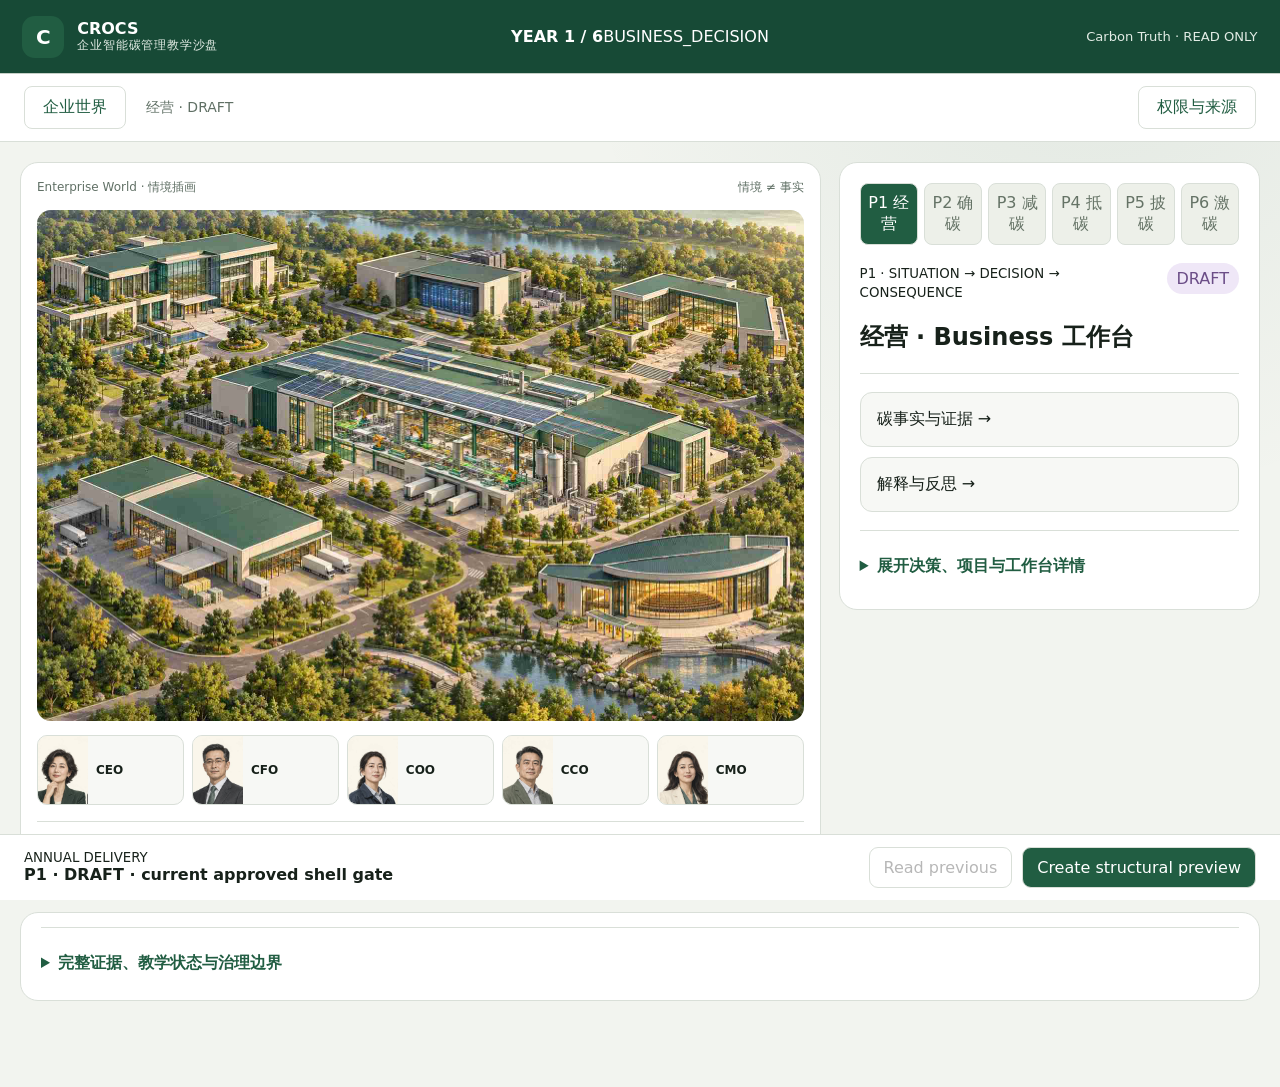
==== g1-v02-preview/index.html @ 728ffc8a "publish: add isolated G1 desktop review preview from 8adf019" ====
<!doctype html>
<html lang="zh-CN">
  <head>
    <meta charset="utf-8" />
    <meta name="viewport" content="width=device-width, initial-scale=1" />
    <meta
      name="description"
      content="CROCS Teaching v1 SIM-UI-4 Stimulation + Six-Year Anchors教学沙盘"
    />
    <title>CROCS Teaching · G1 Desktop</title>
    <link rel="stylesheet" href="styles.css" />
    <script type="module" src="app.js"></script>
  </head>
  <body>
    <span hidden>SIM-UI-1 shell preserved</span>
    <a class="skip-link" href="#workspace">跳到当前工作台</a>
    <header class="topbar" data-region="HEADER">
      <div class="brand">
        <span class="brand-mark">C</span
        ><span
          ><strong>CROCS</strong><small>企业智能碳管理教学沙盘</small></span
        >
      </div>
      <div class="year-state">
        <b id="year-label">YEAR 1 / 6</b><span id="flow-label">OPENING</span>
      </div>
      <div class="authority-pill">Carbon Truth · READ ONLY</div>
    </header>
    <div class="g1-toolbar">
      <button id="g1-open-world" type="button">企业世界</button
      ><span id="g1-current-status"></span
      ><button id="g1-open-authority" type="button">权限与来源</button>
    </div>
    <main class="shell g1-shell">
      <aside class="scene" data-region="SCENE">
        <div class="g1-scene-heading">
          <span id="g1-scene-caption"></span><b>情境 ≠ 事实</b>
        </div>
        <div id="g1-scene" class="g1-scene"></div>
        <div
          id="g1-role-portraits"
          class="g1-roles"
          aria-label="五个教学角色"
        ></div>
        <details class="g1-legacy">
          <summary>场景历史与角色依据</summary>
          <div
            class="scene-art"
            id="scene-art"
            data-scene-asset="takeover"
            role="img"
            aria-label="Takeover management context"
          >
            <span id="scene-index">P1</span
            ><b id="scene-artifact-status">MISSING_ARTIFACT</b>
          </div>
          <small>MANAGEMENT CONTEXT · CONTEXT ONLY</small>
          <h1 id="scene-title">经营 · Business</h1>
          <p id="scene-copy">
            场景仅承载管理情境；正式状态、数值与决策由界面单独呈现。
          </p>
          <section class="role-card" aria-labelledby="team-roles-heading">
            <b id="team-roles-heading">Team Roles</b
            ><strong id="role-lead">CEO</strong>
            <span>Shared Facts + Role Lens</span>
            <div id="role-list" class="chip-list"></div>
            <div id="role-expression-list" class="chip-list"></div>
            <p id="role-rotation-status"></p>
          </section>
        </details>
      </aside>
      <section
        class="workspace"
        id="workspace"
        tabindex="-1"
        data-region="WORKSPACE"
      >
        <nav id="workspace-nav" aria-label="年度工作台执行顺序"></nav>
        <header class="workbench-head">
          <div>
            <small id="workspace-code"
              >P1 · SITUATION → DECISION → CONSEQUENCE</small
            >
            <h2 id="workspace-title">经营工作台</h2>
          </div>
          <span class="state-badge" id="lifecycle">DRAFT</span>
        </header>
        <div id="g1-task-rail" class="g1-task-rail"></div>
        <details id="g1-decision-detail">
          <summary>展开决策、项目与工作台详情</summary>
          <div class="identity-row" aria-label="信息身份">
            <span>DECISION</span><span>PREVIEW</span><span>EXECUTED FACT</span
            ><span>CARBON TRUTH</span><span>EVIDENCE</span
            ><span>SETTLEMENT</span><span>AI TEACHING COMMENT</span>
          </div>

          <section class="structural-panel">
            <h3>Approved structural homes</h3>
            <div id="structural-homes" class="home-grid"></div>
          </section>
          <section id="p2-gate" class="p2-gate" hidden>
            <h3>P2 · C1 → C2 → C3 progressive gate</h3>
            <div id="p2-substages"></div>
            <p id="p2-baseline-status"></p>
            <button id="confirm-p2-substage" type="button">
              Confirm active substage
            </button>
          </section>
          <section id="sim-ui2-panel" class="sim-ui2-panel" hidden>
            <h3 id="sim-ui2-title">SIM-UI-2 core interaction</h3>
            <p id="sim-ui2-boundary"></p>
            <div id="sim-ui2-content" class="home-grid"></div>
          </section>
          <section id="sim-ui3-panel" class="sim-ui2-panel" hidden>
            <h3 id="sim-ui3-title">SIM-UI-3 core interaction</h3>
            <p id="sim-ui3-boundary"></p>
            <div id="sim-ui3-content" class="home-grid"></div>
          </section>
          <section id="sim-ui4-panel" class="sim-ui2-panel" hidden>
            <h3>SIM-UI-4 · P6 governed stimulation</h3>
            <p>
              Market ≠ Organization · Finance ≠ Qualification · P6 cannot write
              Carbon Truth
            </p>
            <div id="sim-ui4-content" class="home-grid"></div>
          </section>
          <section
            class="decision-panel"
            aria-labelledby="team-decision-heading"
          >
            <h3 id="team-decision-heading">
              Team Decision · D1–D20 stable identities
            </h3>
            <p>
              <span class="tag draft">UI_DRAFT</span> Browser presentation only;
              Confirmed decision ≠ Executed Fact.
            </p>
            <div id="decision-list" class="decision-list"></div>
          </section>
        </details>
      </section>
      <aside class="explanation" data-region="EXPLANATION_EVIDENCE">
        <details id="g1-evidence-detail">
          <summary>完整证据、教学状态与治理边界</summary>
          <small>EXPLANATION / EVIDENCE</small>
          <h2>Authority boundary</h2>
          <div class="equations">
            <span>Measurement Investment ≠ Actual Reduction</span
            ><span>Measurement Confidence ≠ Allocation Confidence</span
            ><span>Investment ≠ Capability ≠ Actual Reduction</span
            ><span>Plan COMPLETED ≠ Effect VERIFIED</span
            ><span>Actual Reduction ≠ Allowance ≠ Offset</span
            ><span>Fact Layer ≠ Communication Layer</span
            ><span>FLAGGED ≠ VIOLATION</span>
          </div>
          <article class="blocked">
            <b>BLOCKED_BY_DESIGN</b>
            <p>
              OPEN parameters and later-package behavior are unavailable.
              Missing is not zero; this shell emits no guessed value.
            </p>
            <small>Rule: DCS-SIM-VIS-001 §8 · SIM-UI-1 Contract §6</small>
          </article>
          <section aria-labelledby="round-result-heading">
            <h3 id="round-result-heading">Round Result</h3>
            <div id="fact-list" class="fact-list"></div>
          </section>
          <section aria-labelledby="what-if-heading">
            <h3 id="what-if-heading">What-if</h3>
            <p>Structural reflection only; no outcome is calculated.</p>
            <div id="mistake-chain" class="chain-list"></div>
          </section>
          <section aria-labelledby="learning-evidence-heading">
            <h3 id="learning-evidence-heading">Learning Evidence</h3>
            <p id="explainability-status"></p>
            <p id="next-cycle-authorization"></p>
            <div id="validation-list"></div>
            <div id="open-policy-list"></div>
            <button id="open-evidence" type="button">
              Evidence / source drill-down
            </button>
          </section>
          <article>
            <b>Provenance</b>
            <dl id="provenance"></dl>
            <b>Confidence limitation</b>
            <p>No UI path creates or recalculates Carbon Truth.</p>
          </article>
        </details>
      </aside>
    </main>
    <dialog id="g1-dialog" aria-labelledby="g1-dialog-title">
      <header class="g1-dialog-header">
        <h2 id="g1-dialog-title"></h2>
        <button type="button" id="g1-close" autofocus>关闭</button>
      </header>
      <div id="g1-dialog-content"></div>
    </dialog>
    <dialog id="evidence-dialog" aria-labelledby="evidence-title">
      <form method="dialog">
        <h2 id="evidence-title">Evidence, sources & limitations</h2>
        <div id="evidence-content"></div>
        <button value="close">Close</button>
      </form>
    </dialog>
    <footer class="delivery" data-region="FOOTER_DELIVERY">
      <div>
        <small>ANNUAL DELIVERY</small
        ><b id="gate-status">OPENING → P1 is the next approved gate</b>
      </div>
      <div class="footer-actions">
        <button id="back" type="button">Read previous</button
        ><button id="advance" type="button">Confirm & lock step</button>
      </div>
    </footer>
  </body>
</html>
---- g1-v02-preview/styles.css ----
:root {
  color-scheme: light;
  --bg: #f2f4ef;
  --surface: #ffffff;
  --surface-2: #f7f8f5;
  --ink: #17211a;
  --muted: #607065;
  --line: #d9dfd8;
  --accent: #215d42;
  --accent-2: #dce9df;
  --warning: #8a5a14;
  --danger: #8c3b37;
  --blocked: #6b4d87;
  --shadow: 0 18px 48px rgba(18, 35, 25, 0.08);
  font-family:
    Inter,
    ui-sans-serif,
    system-ui,
    -apple-system,
    BlinkMacSystemFont,
    'Segoe UI',
    'PingFang SC',
    'Hiragino Sans GB',
    'Microsoft YaHei',
    sans-serif;
}

* {
  box-sizing: border-box;
}

html {
  background: var(--bg);
  color: var(--ink);
}

body {
  margin: 0;
  min-height: 100vh;
  background:
    radial-gradient(
      circle at 85% 0%,
      rgba(33, 93, 66, 0.08),
      transparent 32rem
    ),
    var(--bg);
}

button,
input,
select,
textarea {
  font: inherit;
}

button {
  cursor: pointer;
}

button:focus-visible,
input:focus-visible,
select:focus-visible,
textarea:focus-visible,
summary:focus-visible,
a:focus-visible {
  outline: 3px solid rgba(33, 93, 66, 0.35);
  outline-offset: 2px;
}

.skip-link {
  position: fixed;
  left: 1rem;
  top: -4rem;
  z-index: 50;
  padding: 0.75rem 1rem;
  border-radius: 0.7rem;
  background: var(--ink);
  color: white;
  text-decoration: none;
}

.skip-link:focus {
  top: 1rem;
}

.topbar {
  position: sticky;
  top: 0;
  z-index: 20;
  min-height: 74px;
  display: grid;
  grid-template-columns: minmax(230px, 1fr) auto minmax(250px, 1fr);
  align-items: center;
  gap: 1.25rem;
  padding: 0.85rem 1.4rem;
  border-bottom: 1px solid rgba(217, 223, 216, 0.9);
  background: rgba(255, 255, 255, 0.94);
  backdrop-filter: blur(12px);
}

.brand {
  display: flex;
  align-items: center;
  gap: 0.8rem;
}

.brand-mark {
  width: 42px;
  height: 42px;
  display: grid;
  place-items: center;
  border-radius: 0.8rem;
  background: var(--accent);
  color: white;
  font-size: 1.25rem;
  font-weight: 800;
}

.brand strong,
.brand small {
  display: block;
}

.brand small,
.phase span,
.source-head,
.panel-header small,
.eyebrow,
.model-status small,
.dialog-header small,
.rail-intro small {
  color: var(--muted);
  font-size: 0.74rem;
  letter-spacing: 0.07em;
  text-transform: uppercase;
}

.phase {
  text-align: center;
}

.phase span,
.phase b {
  display: block;
}

.phase b {
  margin-top: 0.2rem;
  font-size: 0.83rem;
}

.authority-pill {
  justify-self: end;
  display: flex;
  align-items: center;
  gap: 0.5rem;
  color: var(--muted);
  font-size: 0.82rem;
}

.dot {
  width: 0.6rem;
  height: 0.6rem;
  border-radius: 50%;
  background: var(--accent);
  box-shadow: 0 0 0 4px rgba(33, 93, 66, 0.1);
}

.app-shell {
  max-width: 1540px;
  margin: 0 auto;
  padding: 1.2rem;
  display: grid;
  grid-template-columns: 280px minmax(0, 1fr);
  gap: 1.2rem;
}

.workspace-rail {
  position: sticky;
  top: 92px;
  align-self: start;
  max-height: calc(100vh - 108px);
  overflow: auto;
  padding: 1.2rem;
  border: 1px solid var(--line);
  border-radius: 1.2rem;
  background: var(--surface);
  box-shadow: var(--shadow);
}

.rail-intro h1 {
  margin: 0.25rem 0 0.5rem;
  font-size: 1.35rem;
}

.rail-intro p,
.panel-copy {
  margin: 0;
  color: var(--muted);
  line-height: 1.65;
  font-size: 0.88rem;
}

.workspace-nav {
  display: grid;
  gap: 0.5rem;
  margin: 1rem 0;
}

.workspace-button {
  width: 100%;
  padding: 0.8rem 0.85rem;
  border: 1px solid var(--line);
  border-radius: 0.8rem;
  background: var(--surface-2);
  text-align: left;
  color: var(--ink);
}

.workspace-button small {
  display: block;
  margin-bottom: 0.2rem;
  color: var(--muted);
  font-size: 0.68rem;
}

.workspace-button[aria-current='page'] {
  border-color: var(--accent);
  background: var(--accent-2);
  color: #153e2d;
  font-weight: 700;
}

.rail-guard {
  display: grid;
  gap: 0.35rem;
  margin: 1rem 0;
  padding: 0.9rem;
  border-radius: 0.8rem;
  background: #18231d;
  color: white;
  font-size: 0.75rem;
}

.rail-guard span {
  color: #ced8d1;
}

.workspace {
  min-width: 0;
}

.workspace-hero,
.model-status {
  border: 1px solid var(--line);
  border-radius: 1.2rem;
  background: var(--surface);
  box-shadow: var(--shadow);
}

.workspace-hero {
  display: flex;
  align-items: flex-start;
  justify-content: space-between;
  gap: 1.2rem;
  padding: 1.4rem 1.55rem;
}

.workspace-hero h2 {
  margin: 0.3rem 0 0.4rem;
  font-size: clamp(1.45rem, 2.5vw, 2.2rem);
}

.workspace-hero p {
  max-width: 780px;
  margin: 0;
  color: var(--muted);
  line-height: 1.65;
}

.hero-meta {
  min-width: 185px;
  display: grid;
  justify-items: end;
  gap: 0.65rem;
}

.semantic-strip {
  display: flex;
  flex-wrap: wrap;
  gap: 0.5rem;
  margin: 0.9rem 0;
}

.semantic-strip span {
  padding: 0.45rem 0.7rem;
  border: 1px solid var(--line);
  border-radius: 999px;
  background: rgba(255, 255, 255, 0.72);
  color: var(--muted);
  font-size: 0.76rem;
}

.workspace-grid {
  display: grid;
  grid-template-columns: minmax(0, 1.25fr) minmax(320px, 0.75fr);
  gap: 1rem;
}

.panel {
  padding: 1.15rem;
  border: 1px solid var(--line);
  border-radius: 1.05rem;
  background: var(--surface);
  box-shadow: var(--shadow);
}

.panel-header {
  display: flex;
  justify-content: space-between;
  gap: 0.8rem;
  margin-bottom: 0.85rem;
}

.panel-header h3,
.model-status h3,
.dialog-header h2 {
  margin: 0.2rem 0 0;
}

.decision-list,
.fact-list,
.authority-list,
.knowledge-list {
  display: grid;
  gap: 0.7rem;
}

.decision-card {
  padding: 0.95rem;
  border: 1px solid var(--line);
  border-radius: 0.9rem;
  background: var(--surface-2);
}

.decision-card header {
  display: flex;
  justify-content: space-between;
  gap: 0.75rem;
  align-items: flex-start;
}

.decision-card h4 {
  margin: 0;
  font-size: 0.96rem;
}

.decision-card .slot-id {
  display: inline-block;
  margin-right: 0.4rem;
  color: var(--accent);
  font-weight: 800;
}

.decision-card p {
  margin: 0.35rem 0 0.75rem;
  color: var(--muted);
  font-size: 0.78rem;
  line-height: 1.5;
}

.control-grid {
  display: grid;
  grid-template-columns: repeat(2, minmax(0, 1fr));
  gap: 0.55rem;
}

.control-grid.single {
  grid-template-columns: 1fr;
}

label {
  display: grid;
  gap: 0.3rem;
  color: var(--muted);
  font-size: 0.76rem;
}

select,
input,
textarea {
  width: 100%;
  min-height: 42px;
  padding: 0.55rem 0.65rem;
  border: 1px solid #c9d1ca;
  border-radius: 0.65rem;
  background: white;
  color: var(--ink);
}

.checkbox-list {
  display: grid;
  gap: 0.35rem;
  grid-template-columns: repeat(2, minmax(0, 1fr));
}

.checkbox-list label {
  min-height: 42px;
  display: flex;
  align-items: center;
  gap: 0.45rem;
  padding: 0.5rem;
  border: 1px solid var(--line);
  border-radius: 0.6rem;
  background: white;
}

.checkbox-list input {
  width: auto;
  min-height: 0;
}

.draft-actions {
  display: flex;
  align-items: center;
  gap: 0.6rem;
  margin-top: 0.75rem;
}

.draft-note {
  color: var(--muted);
  font-size: 0.74rem;
}

.primary,
.secondary,
.icon-button {
  border-radius: 0.7rem;
  border: 1px solid transparent;
}

.primary {
  padding: 0.65rem 0.9rem;
  background: var(--accent);
  color: white;
}

.secondary {
  padding: 0.6rem 0.8rem;
  border-color: var(--line);
  background: white;
  color: var(--ink);
}

.icon-button {
  width: 40px;
  height: 40px;
  background: var(--surface-2);
  color: var(--ink);
  font-size: 1.3rem;
}

.fact-card {
  display: grid;
  gap: 0.25rem;
  padding: 0.8rem;
  border: 1px solid var(--line);
  border-radius: 0.8rem;
  background: var(--surface-2);
}

.fact-card strong {
  font-size: 1.12rem;
}

.fact-card small {
  color: var(--muted);
}

.fact-meta {
  display: flex;
  flex-wrap: wrap;
  gap: 0.35rem;
}

.tag,
.status-badge {
  display: inline-flex;
  align-items: center;
  width: fit-content;
  padding: 0.3rem 0.5rem;
  border-radius: 999px;
  font-size: 0.68rem;
  font-weight: 800;
  letter-spacing: 0.03em;
}

.tag.fact,
.status-PASS,
.status-RESOLVED,
.status-EXECUTABLE_GOVERNED {
  background: #dcefe3;
  color: #1a5a3c;
}

.tag.draft,
.status-CAPTURE_ONLY {
  background: #e7ebee;
  color: #44505a;
}

.tag.feedback,
.status-WITHHELD {
  background: #fff0ce;
  color: #77521a;
}

.status-BLOCKED_POLICY {
  background: #eee4f6;
  color: var(--blocked);
}

.status-UNRESOLVED {
  background: #f5eadc;
  color: var(--warning);
}

.status-CONFORMANCE_DRIFT {
  background: #f7dfdc;
  color: var(--danger);
}

.authority-item {
  padding: 0.75rem;
  border-left: 3px solid var(--line);
  background: var(--surface-2);
  border-radius: 0.5rem;
}

.authority-item b,
.authority-item span {
  display: block;
}

.authority-item span {
  margin-top: 0.2rem;
  color: var(--muted);
  font-size: 0.76rem;
  line-height: 1.5;
}

.teaching-panel {
  display: grid;
  gap: 1rem;
}

.teaching-panel h4 {
  margin: 0 0 0.45rem;
}

.teaching-evidence-grid {
  display: grid;
  gap: 0.7rem;
  grid-template-columns: repeat(3, minmax(0, 1fr));
}

.teaching-evidence-grid article {
  padding: 0.7rem;
  border: 1px solid var(--line);
  border-radius: 0.7rem;
  background: var(--surface-2);
}

.chain-list {
  display: grid;
  gap: 0.25rem;
  color: var(--muted);
  font-size: 0.76rem;
}

.chip-list {
  display: flex;
  flex-wrap: wrap;
  gap: 0.45rem;
}

.chip-list span {
  padding: 0.42rem 0.6rem;
  border: 1px solid var(--line);
  border-radius: 999px;
  background: var(--surface-2);
  font-size: 0.74rem;
}

details {
  border-top: 1px solid var(--line);
  padding-top: 0.8rem;
}

summary {
  cursor: pointer;
  font-weight: 700;
}

.knowledge-list {
  margin-top: 0.65rem;
}

.knowledge-card {
  display: flex;
  justify-content: space-between;
  gap: 0.6rem;
  padding: 0.55rem;
  background: var(--surface-2);
  border-radius: 0.55rem;
  font-size: 0.75rem;
}

.model-status {
  margin-top: 1rem;
  padding: 1.15rem;
}

.model-status > header {
  display: flex;
  align-items: center;
  justify-content: space-between;
  gap: 1rem;
}

.validation-list,
.open-policy-list {
  display: flex;
  flex-wrap: wrap;
  gap: 0.55rem;
  margin-top: 0.8rem;
}

.validation-card,
.policy-card {
  padding: 0.55rem 0.65rem;
  border: 1px solid var(--line);
  border-radius: 0.7rem;
  background: var(--surface-2);
  font-size: 0.78rem;
}

dialog {
  width: min(760px, calc(100vw - 2rem));
  border: 0;
  padding: 0;
  border-radius: 1rem;
  box-shadow: 0 25px 80px rgba(10, 20, 14, 0.25);
}

dialog::backdrop {
  background: rgba(12, 20, 15, 0.55);
}

dialog form {
  padding: 1.2rem;
}

.dialog-header {
  display: flex;
  justify-content: space-between;
  gap: 1rem;
  align-items: flex-start;
}

.dialog-content {
  display: grid;
  gap: 0.8rem;
  max-height: 58vh;
  overflow: auto;
  margin: 1rem 0;
}

.evidence-entry {
  padding: 0.8rem;
  border: 1px solid var(--line);
  border-radius: 0.7rem;
  background: var(--surface-2);
}

.evidence-entry code {
  overflow-wrap: anywhere;
}

.footer {
  max-width: 1540px;
  margin: 0 auto;
  padding: 0.4rem 1.3rem 2rem;
  display: flex;
  gap: 0.7rem;
  color: var(--muted);
  font-size: 0.76rem;
}

.footer strong {
  color: var(--danger);
}

@media (max-width: 980px) {
  .topbar {
    grid-template-columns: 1fr auto;
  }

  .phase {
    display: none;
  }

  .app-shell {
    grid-template-columns: 1fr;
  }

  .workspace-rail {
    position: static;
    max-height: none;
  }

  .workspace-nav {
    grid-template-columns: repeat(3, minmax(0, 1fr));
  }

  .workspace-grid {
    grid-template-columns: 1fr;
  }
}

@media (max-width: 640px) {
  .topbar {
    position: static;
    grid-template-columns: 1fr;
    gap: 0.65rem;
    padding: 0.8rem 1rem;
  }

  .authority-pill {
    justify-self: start;
  }

  .app-shell {
    padding: 0.7rem;
  }

  .workspace-rail,
  .workspace-hero,
  .panel,
  .model-status {
    border-radius: 0.85rem;
  }

  .workspace-nav {
    grid-template-columns: repeat(2, minmax(0, 1fr));
  }

  .workspace-hero {
    display: grid;
    padding: 1rem;
  }

  .hero-meta {
    min-width: 0;
    justify-items: start;
  }

  .control-grid,
  .checkbox-list,
  .teaching-evidence-grid {
    grid-template-columns: 1fr;
  }

  .panel {
    padding: 0.9rem;
  }

  .model-status > header {
    align-items: flex-start;
    flex-direction: column;
  }

  .footer {
    display: grid;
    padding-inline: 0.85rem;
  }
}

@media (prefers-reduced-motion: reduce) {
  *,
  *::before,
  *::after {
    scroll-behavior: auto !important;
    transition: none !important;
  }
}
/* SIM-UI-1 unified Header / Scene / Workspace / Explanation / Footer shell. */
.shell {
  display: grid;
  grid-template-columns: minmax(240px, 1fr) minmax(520px, 2.2fr) minmax(
      260px,
      1fr
    );
  gap: 18px;
  padding: 20px;
  min-height: calc(100vh - 154px);
}
.scene,
.workspace,
.explanation {
  background: var(--surface);
  border: 1px solid var(--line);
  border-radius: 18px;
  padding: 20px;
  box-shadow: var(--shadow);
}
.scene-art {
  height: 210px;
  border-radius: 14px;
  display: grid;
  place-items: center;
  color: white;
  font-size: 3rem;
  font-weight: 800;
  background: linear-gradient(145deg, #173d2c, #4c8b65);
  margin-bottom: 18px;
  overflow: hidden;
}
.scene-art::after {
  content: attr(data-scene-asset);
  font-size: 0.75rem;
  letter-spacing: 0.18em;
  text-transform: uppercase;
  opacity: 0.7;
  margin-left: 10px;
}
.scene-art[data-scene-asset='commitment'] {
  background: linear-gradient(145deg, #163f53, #528aa0);
}
.scene-art[data-scene-asset='reduction'] {
  background: linear-gradient(145deg, #314c22, #8aa85d);
}
.scene-art[data-scene-asset='offset'] {
  background: linear-gradient(145deg, #47375e, #8c75a8);
}
.scene-art[data-scene-asset='communication'] {
  background: linear-gradient(145deg, #61421f, #c08b48);
}
.scene-art[data-scene-asset='stimulation'] {
  background: linear-gradient(145deg, #183945, #438a89);
}
.role-card,
.blocked {
  display: flex;
  flex-direction: column;
  gap: 5px;
  padding: 14px;
  border-radius: 12px;
  background: var(--accent-2);
  margin-top: 22px;
}
.workspace nav {
  display: grid;
  grid-template-columns: repeat(6, 1fr);
  gap: 6px;
}
.workspace nav button {
  border: 1px solid var(--line);
  border-radius: 8px;
  padding: 9px 4px;
  background: var(--surface-2);
}
.workspace nav button[aria-current='page'] {
  background: var(--accent);
  color: white;
}
.workspace nav button:disabled {
  opacity: 0.35;
  cursor: not-allowed;
}
.identity-row {
  display: flex;
  flex-wrap: wrap;
  gap: 6px;
  margin: 18px 0;
}
.identity-row span,
.decision-card span {
  font-size: 0.66rem;
  border: 1px solid var(--line);
  padding: 5px 7px;
  border-radius: 99px;
}
.workbench-head {
  display: flex;
  justify-content: space-between;
  align-items: start;
  border-bottom: 1px solid var(--line);
}
.state-badge {
  background: #efe7f7;
  color: var(--blocked);
  padding: 6px 10px;
  border-radius: 99px;
}
.home-grid,
.decision-list {
  display: grid;
  grid-template-columns: repeat(2, minmax(0, 1fr));
  gap: 9px;
}
.home-grid article,
.decision-card {
  display: flex;
  flex-direction: column;
  gap: 5px;
  padding: 12px;
  border: 1px solid var(--line);
  border-radius: 10px;
  background: var(--surface-2);
}
.decision-card span {
  align-self: start;
  color: var(--blocked);
}
.equations {
  display: grid;
  gap: 8px;
}
.equations span {
  padding: 9px;
  background: var(--surface-2);
  border-left: 3px solid var(--accent);
}
.blocked {
  background: #f3edf8;
  color: #51366a;
}
.delivery {
  position: sticky;
  bottom: 0;
  display: flex;
  justify-content: space-between;
  align-items: center;
  padding: 12px 24px;
  background: #fff;
  border-top: 1px solid var(--line);
  z-index: 10;
}
.delivery div:first-child {
  display: flex;
  flex-direction: column;
}
.footer-actions {
  display: flex;
  gap: 10px;
}
.footer-actions button {
  border: 1px solid var(--line);
  padding: 10px 14px;
  border-radius: 9px;
  background: white;
}
.footer-actions button:last-child {
  background: var(--accent);
  color: white;
}
@media (max-width: 1050px) {
  .shell {
    grid-template-columns: 1fr 2fr;
  }
  .explanation {
    grid-column: 1/-1;
  }
}
@media (max-width: 720px) {
  .shell {
    grid-template-columns: 1fr;
  }
  .workspace nav {
    grid-template-columns: repeat(3, 1fr);
  }
  .home-grid,
  .decision-list {
    grid-template-columns: 1fr;
  }
  .delivery {
    position: static;
    align-items: flex-start;
    gap: 12px;
    flex-direction: column;
  }
}
#source-ref {
  overflow-wrap: anywhere;
}
/* Missing approved v0.7.1 pixel assets fail closed: this is a non-semantic placeholder, not substitute artwork. */
.scene-art,
.scene-art[data-scene-asset] {
  position: relative;
  background: repeating-linear-gradient(
    135deg,
    #eef1ed,
    #eef1ed 12px,
    #e5e9e4 12px,
    #e5e9e4 24px
  );
  color: var(--muted);
  border: 1px dashed var(--line);
}
.scene-art::after {
  content: attr(data-scene-asset) ' · APPROVED PIXEL ASSET UNAVAILABLE';
  color: var(--muted);
}
#scene-artifact-status {
  position: absolute;
  right: 10px;
  top: 10px;
  padding: 5px 8px;
  border-radius: 99px;
  background: #f3edf8;
  color: var(--blocked);
  font-size: 0.65rem;
}
.chip-list {
  display: flex;
  flex-wrap: wrap;
  gap: 5px;
  margin-top: 8px;
}
.chip-list span {
  border: 1px solid var(--line);
  border-radius: 99px;
  padding: 4px 7px;
  font-size: 0.68rem;
}
.p2-gate {
  padding: 14px;
  margin: 14px 0;
  border: 1px solid var(--line);
  border-radius: 12px;
  background: #f6f8f5;
}
.p2-gate > div {
  display: grid;
  grid-template-columns: repeat(3, 1fr);
  gap: 8px;
}
.p2-gate article {
  padding: 9px;
  border: 1px solid var(--line);
  border-radius: 8px;
  display: flex;
  flex-direction: column;
}
.p2-gate article[data-status='ACTIVE'] {
  border-color: var(--accent);
  background: var(--accent-2);
}
.p2-gate article[data-status='LOCKED'] {
  opacity: 0.55;
}
.p2-gate button,
#open-evidence {
  border: 1px solid var(--accent);
  border-radius: 8px;
  padding: 8px;
  background: white;
  color: var(--accent);
}
.explanation section {
  border-top: 1px solid var(--line);
  margin-top: 16px;
  padding-top: 12px;
}
.fact-list,
#validation-list,
#open-policy-list,
.chain-list {
  display: grid;
  gap: 5px;
}
.fact-list article,
#validation-list article,
#open-policy-list article,
.chain-list article {
  padding: 7px;
  border: 1px solid var(--line);
  border-radius: 7px;
  display: flex;
  flex-direction: column;
  font-size: 0.75rem;
}
dl {
  font-size: 0.75rem;
}
dd {
  margin: 0 0 6px;
  overflow-wrap: anywhere;
}
dialog {
  max-width: 680px;
  border: 0;
  border-radius: 16px;
  box-shadow: var(--shadow);
}
dialog::backdrop {
  background: #17211a99;
}
#evidence-content {
  display: grid;
  gap: 7px;
  max-height: 60vh;
  overflow: auto;
}
#evidence-content article {
  padding: 8px;
  border: 1px solid var(--line);
  border-radius: 7px;
  display: flex;
  flex-direction: column;
}

.sim-ui2-panel {
  margin: 1rem 0;
  padding: 1rem;
  border: 1px solid var(--accent);
  border-radius: 0.9rem;
  background: var(--accent-2);
}
.sim-ui2-panel input {
  margin-right: 0.55rem;
}

/* G1-BROWSER-001: context artwork and presentation only. */
.g1-toolbar {
  display: flex;
  align-items: center;
  gap: 20px;
  padding: 12px 24px;
  background: #fff;
  border-bottom: 1px solid var(--line);
}
.g1-toolbar span {
  flex: 1;
  color: var(--muted);
  font-size: 14px;
}
.g1-toolbar button,
.g1-dialog-header button {
  padding: 10px 18px;
  background: white;
  border: 1px solid var(--line);
  border-radius: 8px;
  color: var(--accent);
}
.g1-shell {
  grid-template-columns: minmax(0, 1.9fr) minmax(320px, 1fr);
  align-items: start;
  min-height: calc(100vh - 210px);
}
.g1-shell .scene,
.g1-shell .workspace {
  min-width: 0;
  box-shadow: none;
}
.g1-shell .scene {
  padding: 16px;
}
.g1-shell .explanation {
  grid-column: 1 / -1;
  padding: 14px 20px;
  box-shadow: none;
}
.g1-shell #g1-decision-detail .identity-row {
  display: flex;
}
.g1-scene-heading {
  display: flex;
  justify-content: space-between;
  gap: 16px;
  color: var(--muted);
  font-size: 12px;
  margin-bottom: 14px;
}
.g1-scene-heading b {
  font-weight: 500;
}
.g1-scene {
  position: relative;
  min-height: 240px;
  border-radius: 14px;
  overflow: hidden;
  background: var(--surface-2);
}
.g1-illustration {
  display: grid;
  grid-template-columns: repeat(3, minmax(0, 1fr));
  gap: 0;
  aspect-ratio: 3 / 2;
  overflow: hidden;
  background: #edf1eb;
}
.g1-illustration img {
  display: block;
  width: 100%;
  height: 100%;
  aspect-ratio: 1;
  object-fit: cover;
}
.g1-hotspots {
  position: absolute;
  inset: 0;
  pointer-events: none;
}
.g1-hotspot {
  position: absolute;
  pointer-events: auto;
  background: #174a36;
  color: white;
  border: 2px solid white;
  border-radius: 10px;
  padding: 12px 16px;
  box-shadow: 0 4px 12px #173d2c33;
  font-weight: 600;
}
.g1-hotspot-D5 {
  left: 8%;
  top: 25%;
}
.g1-hotspot-D6 {
  right: 7%;
  top: 45%;
}
.g1-hotspot-D8 {
  left: 28%;
  bottom: 12%;
}
.g1-roles {
  display: grid;
  grid-template-columns: repeat(5, minmax(0, 1fr));
  gap: 8px;
  margin-top: 14px;
}
.g1-role {
  display: flex;
  align-items: center;
  gap: 8px;
  min-width: 0;
  background: var(--surface-2);
  border: 1px solid var(--line);
  border-radius: 10px;
  overflow: hidden;
  font-size: 12px;
}
.g1-role img {
  width: 50px;
  height: 68px;
  object-fit: cover;
  object-position: center top;
}
.g1-legacy {
  margin-top: 16px;
  font-size: 13px;
}
.g1-legacy .scene-art {
  margin-top: 14px;
  height: 120px;
}
.g1-task-rail {
  display: grid;
  gap: 10px;
  margin: 18px 0;
}
.g1-task {
  text-align: left;
  background: var(--surface-2);
  color: var(--ink);
  border: 1px solid var(--line);
  border-radius: 12px;
  padding: 16px;
}
.g1-task:hover {
  border-color: var(--accent);
  background: var(--accent-2);
}
.g1-event {
  background: #f3edf8;
  color: var(--blocked);
}
.g1-shell summary {
  cursor: pointer;
  color: var(--accent);
  padding: 12px 0;
  font-weight: 600;
}
.g1-shell .home-grid {
  grid-template-columns: 1fr;
}
.g1-shell .home-grid article,
.g1-shell .decision-card,
.g1-note {
  overflow-wrap: anywhere;
}
.g1-shell select {
  width: 100%;
  min-width: 0;
}
#g1-dialog {
  width: min(1100px, 94vw);
  max-height: 90vh;
  border: 1px solid var(--line);
  border-radius: 18px;
  padding: 24px;
  color: var(--ink);
  background: var(--bg);
}
#g1-dialog::backdrop {
  background: #10251b99;
}
.g1-dialog-header {
  display: flex;
  align-items: center;
  justify-content: space-between;
  gap: 20px;
  margin-bottom: 18px;
}
.g1-dialog-header h2 {
  margin: 0;
  font-size: 24px;
}
.g1-dialog-header button {
  flex-shrink: 0;
}
.g1-world {
  display: grid;
  grid-template-columns: minmax(0, 2fr) minmax(200px, 1fr);
  gap: 16px;
}
.g1-campus-items {
  display: grid;
  gap: 10px;
}
.g1-campus-items button {
  background: white;
  border: 1px solid var(--line);
  border-radius: 10px;
  padding: 12px;
  color: var(--accent);
  text-align: left;
}
.g1-campus-items button:disabled {
  color: var(--muted);
  background: #e9ede7;
  cursor: not-allowed;
}
.g1-campus-items button[aria-current] {
  background: var(--accent);
  color: white;
}
.g1-note {
  background: white;
  border: 1px solid var(--line);
  border-radius: 12px;
  padding: 16px;
  margin: 12px 0;
}
.g1-note h3 {
  margin: 0 0 10px;
  font-size: 17px;
}
.g1-note p {
  margin: 6px 0;
  color: var(--muted);
  line-height: 1.6;
}
.g1-chain {
  display: grid;
  grid-template-columns: repeat(2, minmax(0, 1fr));
  gap: 12px;
}
.g1-asset-fallback {
  font-size: 12px;
  padding: 8px;
  color: var(--blocked);
}
.g1-shell .workspace nav button:disabled {
  opacity: 1;
  color: #657366;
  background: #edf0e9;
}
.g1-shell .workbench-head {
  margin-top: 18px;
}
.g1-shell .workbench-head h2 {
  font-size: 24px;
}
.topbar {
  background: #174a36;
  color: white;
  backdrop-filter: none;
}
.topbar .brand small,
.topbar .authority-pill {
  color: #e2ece5;
}
button:focus-visible,
summary:focus-visible {
  outline: 3px solid #bd7b16;
  outline-offset: 3px;
}
@media (max-width: 1050px) {
  .g1-shell {
    grid-template-columns: minmax(0, 1fr);
  }
  .g1-world {
    grid-template-columns: 1fr;
  }
  .g1-campus-items {
    grid-template-columns: repeat(2, minmax(0, 1fr));
  }
  .topbar {
    position: static;
    grid-template-columns: 1fr;
    gap: 8px;
  }
  .topbar .authority-pill {
    justify-self: start;
  }
}
@media (max-width: 720px) {
  .g1-toolbar {
    flex-wrap: wrap;
  }
  .g1-roles {
    grid-template-columns: repeat(3, minmax(0, 1fr));
  }
  .g1-hotspot {
    padding: 8px;
    font-size: 12px;
  }
  .g1-chain {
    grid-template-columns: 1fr;
  }
  .g1-shell .workspace {
    padding: 14px;
  }
}
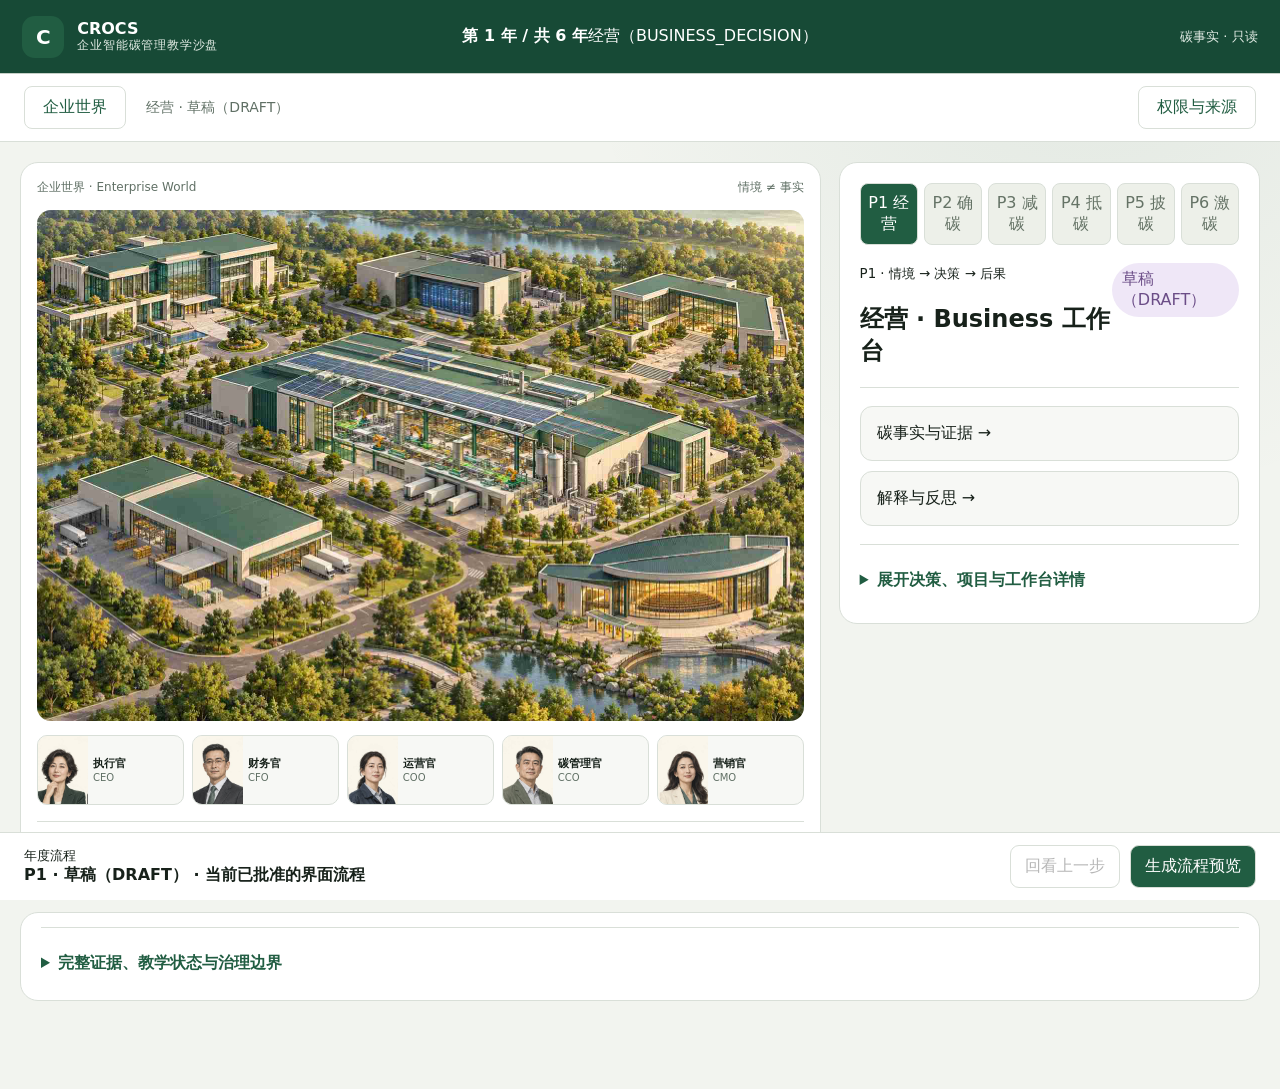
==== commit bc67576c: "Publish approved Chinese-primary G1 review preview; preserve existing routes" ====
--- a/g1-v02-preview/index.html
+++ b/g1-v02-preview/index.html
@@ -5,11 +5,11 @@
     <meta name="viewport" content="width=device-width, initial-scale=1" />
     <meta
       name="description"
-      content="CROCS Teaching v1 SIM-UI-4 Stimulation + Six-Year Anchors教学沙盘"
+      content="CROCS 企业碳管理教学沙盘 · 桌面插画原型"
     />
-    <title>CROCS Teaching · G1 Desktop</title>
-    <link rel="stylesheet" href="styles.css" />
-    <script type="module" src="app.js"></script>
+    <title>CROCS 企业碳管理教学沙盘 · G1 桌面版</title>
+    <link rel="stylesheet" href="styles.css?v=891fd0fe8086deb7187ac0eab43f7d82f8b988269f2c255a9add25620a6bc477" />
+    <script type="module" src="app.js?v=be30943849a9e7bfa708654ad00a90d5fc75db2fb2ed5684f31bea291b55f7f1"></script>
   </head>
   <body>
     <span hidden>SIM-UI-1 shell preserved</span>
@@ -22,9 +22,10 @@
         >
       </div>
       <div class="year-state">
-        <b id="year-label">YEAR 1 / 6</b><span id="flow-label">OPENING</span>
-      </div>
-      <div class="authority-pill">Carbon Truth · READ ONLY</div>
+        <b id="year-label">第 1 年 / 共 6 年</b
+        ><span id="flow-label">期初</span>
+      </div>
+      <div class="authority-pill">碳事实 · 只读</div>
     </header>
     <div class="g1-toolbar">
       <button id="g1-open-world" type="button">企业世界</button
@@ -49,20 +50,20 @@
             id="scene-art"
             data-scene-asset="takeover"
             role="img"
-            aria-label="Takeover management context"
+            aria-label="企业接管管理情境"
           >
             <span id="scene-index">P1</span
-            ><b id="scene-artifact-status">MISSING_ARTIFACT</b>
-          </div>
-          <small>MANAGEMENT CONTEXT · CONTEXT ONLY</small>
+            ><b id="scene-artifact-status">素材待补（MISSING_ARTIFACT）</b>
+          </div>
+          <small>管理情境 · 仅作情境展示</small>
           <h1 id="scene-title">经营 · Business</h1>
           <p id="scene-copy">
             场景仅承载管理情境；正式状态、数值与决策由界面单独呈现。
           </p>
           <section class="role-card" aria-labelledby="team-roles-heading">
-            <b id="team-roles-heading">Team Roles</b
-            ><strong id="role-lead">CEO</strong>
-            <span>Shared Facts + Role Lens</span>
+            <b id="team-roles-heading">团队角色</b
+            ><strong id="role-lead">首席执行官（CEO）</strong>
+            <span>共同事实 + 角色视角</span>
             <div id="role-list" class="chip-list"></div>
             <div id="role-expression-list" class="chip-list"></div>
             <p id="role-rotation-status"></p>
@@ -78,62 +79,55 @@
         <nav id="workspace-nav" aria-label="年度工作台执行顺序"></nav>
         <header class="workbench-head">
           <div>
-            <small id="workspace-code"
-              >P1 · SITUATION → DECISION → CONSEQUENCE</small
-            >
+            <small id="workspace-code">P1 · 情境 → 决策 → 后果</small>
             <h2 id="workspace-title">经营工作台</h2>
           </div>
-          <span class="state-badge" id="lifecycle">DRAFT</span>
+          <span class="state-badge" id="lifecycle">草稿</span>
         </header>
         <div id="g1-task-rail" class="g1-task-rail"></div>
         <details id="g1-decision-detail">
           <summary>展开决策、项目与工作台详情</summary>
           <div class="identity-row" aria-label="信息身份">
-            <span>DECISION</span><span>PREVIEW</span><span>EXECUTED FACT</span
-            ><span>CARBON TRUTH</span><span>EVIDENCE</span
-            ><span>SETTLEMENT</span><span>AI TEACHING COMMENT</span>
+            <span>决策</span><span>预览</span><span>执行事实</span
+            ><span>碳事实</span><span>证据</span><span>结算</span
+            ><span>AI 教学点评</span>
           </div>
 
           <section class="structural-panel">
-            <h3>Approved structural homes</h3>
+            <h3>已批准的信息分区</h3>
             <div id="structural-homes" class="home-grid"></div>
           </section>
           <section id="p2-gate" class="p2-gate" hidden>
-            <h3>P2 · C1 → C2 → C3 progressive gate</h3>
+            <h3>P2 · C1 → C2 → C3 逐步确认</h3>
             <div id="p2-substages"></div>
             <p id="p2-baseline-status"></p>
             <button id="confirm-p2-substage" type="button">
-              Confirm active substage
+              确认当前子阶段
             </button>
           </section>
           <section id="sim-ui2-panel" class="sim-ui2-panel" hidden>
-            <h3 id="sim-ui2-title">SIM-UI-2 core interaction</h3>
+            <h3 id="sim-ui2-title">确碳与减碳决策</h3>
             <p id="sim-ui2-boundary"></p>
             <div id="sim-ui2-content" class="home-grid"></div>
           </section>
           <section id="sim-ui3-panel" class="sim-ui2-panel" hidden>
-            <h3 id="sim-ui3-title">SIM-UI-3 core interaction</h3>
+            <h3 id="sim-ui3-title">抵碳与披碳决策</h3>
             <p id="sim-ui3-boundary"></p>
             <div id="sim-ui3-content" class="home-grid"></div>
           </section>
           <section id="sim-ui4-panel" class="sim-ui2-panel" hidden>
-            <h3>SIM-UI-4 · P6 governed stimulation</h3>
-            <p>
-              Market ≠ Organization · Finance ≠ Qualification · P6 cannot write
-              Carbon Truth
-            </p>
+            <h3>P6 · 激碳反馈与复盘</h3>
+            <p>市场 ≠ 组织 · 财务 ≠ 资格 · 激碳工作台不能改写碳事实</p>
             <div id="sim-ui4-content" class="home-grid"></div>
           </section>
           <section
             class="decision-panel"
             aria-labelledby="team-decision-heading"
           >
-            <h3 id="team-decision-heading">
-              Team Decision · D1–D20 stable identities
-            </h3>
+            <h3 id="team-decision-heading">团队决策 · 保留 D1–D20 决策身份</h3>
             <p>
-              <span class="tag draft">UI_DRAFT</span> Browser presentation only;
-              Confirmed decision ≠ Executed Fact.
+              <span class="tag draft">界面草稿（UI_DRAFT）</span>
+              仅为浏览器展示；已确认的决策不等于执行事实。
             </p>
             <div id="decision-list" class="decision-list"></div>
           </section>
@@ -142,49 +136,44 @@
       <aside class="explanation" data-region="EXPLANATION_EVIDENCE">
         <details id="g1-evidence-detail">
           <summary>完整证据、教学状态与治理边界</summary>
-          <small>EXPLANATION / EVIDENCE</small>
-          <h2>Authority boundary</h2>
+          <small>解释与证据</small>
+          <h2>权限边界</h2>
           <div class="equations">
-            <span>Measurement Investment ≠ Actual Reduction</span
-            ><span>Measurement Confidence ≠ Allocation Confidence</span
-            ><span>Investment ≠ Capability ≠ Actual Reduction</span
-            ><span>Plan COMPLETED ≠ Effect VERIFIED</span
-            ><span>Actual Reduction ≠ Allowance ≠ Offset</span
-            ><span>Fact Layer ≠ Communication Layer</span
-            ><span>FLAGGED ≠ VIOLATION</span>
+            <span>测量投入 ≠ 实际减排</span><span>测量置信度 ≠ 分配置信度</span
+            ><span>投入 ≠ 能力 ≠ 实际减排</span
+            ><span>计划已完成 ≠ 效果已核验</span
+            ><span>实际减排 ≠ 配额 ≠ 抵消</span><span>事实层 ≠ 传播层</span
+            ><span>标记疑点 ≠ 确认违规</span>
           </div>
           <article class="blocked">
-            <b>BLOCKED_BY_DESIGN</b>
+            <b>设计边界内暂不可用（BLOCKED_BY_DESIGN）</b>
             <p>
-              OPEN parameters and later-package behavior are unavailable.
-              Missing is not zero; this shell emits no guessed value.
+              未决参数和后续批次行为暂不可用。缺失不等于零；界面不生成推测数值。
             </p>
-            <small>Rule: DCS-SIM-VIS-001 §8 · SIM-UI-1 Contract §6</small>
+            <small>规则依据： DCS-SIM-VIS-001 §8 · SIM-UI-1 Contract §6</small>
           </article>
           <section aria-labelledby="round-result-heading">
-            <h3 id="round-result-heading">Round Result</h3>
+            <h3 id="round-result-heading">本轮结果</h3>
             <div id="fact-list" class="fact-list"></div>
           </section>
           <section aria-labelledby="what-if-heading">
-            <h3 id="what-if-heading">What-if</h3>
-            <p>Structural reflection only; no outcome is calculated.</p>
+            <h3 id="what-if-heading">如果换一种选择</h3>
+            <p>仅供结构性反思，不计算假设结果。</p>
             <div id="mistake-chain" class="chain-list"></div>
           </section>
           <section aria-labelledby="learning-evidence-heading">
-            <h3 id="learning-evidence-heading">Learning Evidence</h3>
+            <h3 id="learning-evidence-heading">学习证据</h3>
             <p id="explainability-status"></p>
             <p id="next-cycle-authorization"></p>
             <div id="validation-list"></div>
             <div id="open-policy-list"></div>
-            <button id="open-evidence" type="button">
-              Evidence / source drill-down
-            </button>
+            <button id="open-evidence" type="button">查看证据与来源</button>
           </section>
           <article>
-            <b>Provenance</b>
+            <b>来源追溯</b>
             <dl id="provenance"></dl>
-            <b>Confidence limitation</b>
-            <p>No UI path creates or recalculates Carbon Truth.</p>
+            <b>可信范围与限制</b>
+            <p>界面不会创建或重新计算碳事实。</p>
           </article>
         </details>
       </aside>
@@ -198,19 +187,19 @@
     </dialog>
     <dialog id="evidence-dialog" aria-labelledby="evidence-title">
       <form method="dialog">
-        <h2 id="evidence-title">Evidence, sources & limitations</h2>
+        <h2 id="evidence-title">证据、来源与限制</h2>
         <div id="evidence-content"></div>
-        <button value="close">Close</button>
+        <button value="close">关闭</button>
       </form>
     </dialog>
     <footer class="delivery" data-region="FOOTER_DELIVERY">
       <div>
-        <small>ANNUAL DELIVERY</small
-        ><b id="gate-status">OPENING → P1 is the next approved gate</b>
+        <small>年度流程</small
+        ><b id="gate-status">期初 → P1 为下一已批准步骤</b>
       </div>
       <div class="footer-actions">
-        <button id="back" type="button">Read previous</button
-        ><button id="advance" type="button">Confirm & lock step</button>
+        <button id="back" type="button">回看上一步</button
+        ><button id="advance" type="button">确认并锁定本步</button>
       </div>
     </footer>
   </body>
--- a/g1-v02-preview/styles.css
+++ b/g1-v02-preview/styles.css
@@ -1409,6 +1409,12 @@
   outline: 3px solid #bd7b16;
   outline-offset: 3px;
 }
+@media (min-width: 1051px) {
+  html {
+    /* Keep skip-link and keyboard scroll targets below the sticky header. */
+    scroll-padding-block-start: 6rem;
+  }
+}
 @media (max-width: 1050px) {
   .g1-shell {
     grid-template-columns: minmax(0, 1fr);
@@ -1446,3 +1452,24 @@
     padding: 14px;
   }
 }
+
+/* DCS-008: fit Chinese role names within the existing five portrait cards. */
+.g1-role {
+  display: grid;
+  grid-template-columns: 50px minmax(0, 1fr);
+  gap: 0 5px;
+}
+.g1-role img {
+  grid-row: 1 / 3;
+}
+.g1-role b {
+  align-self: end;
+  font-size: 11px;
+  line-height: 1.3;
+  overflow-wrap: anywhere;
+}
+.g1-role small {
+  align-self: start;
+  font-size: 10px;
+  color: var(--muted);
+}
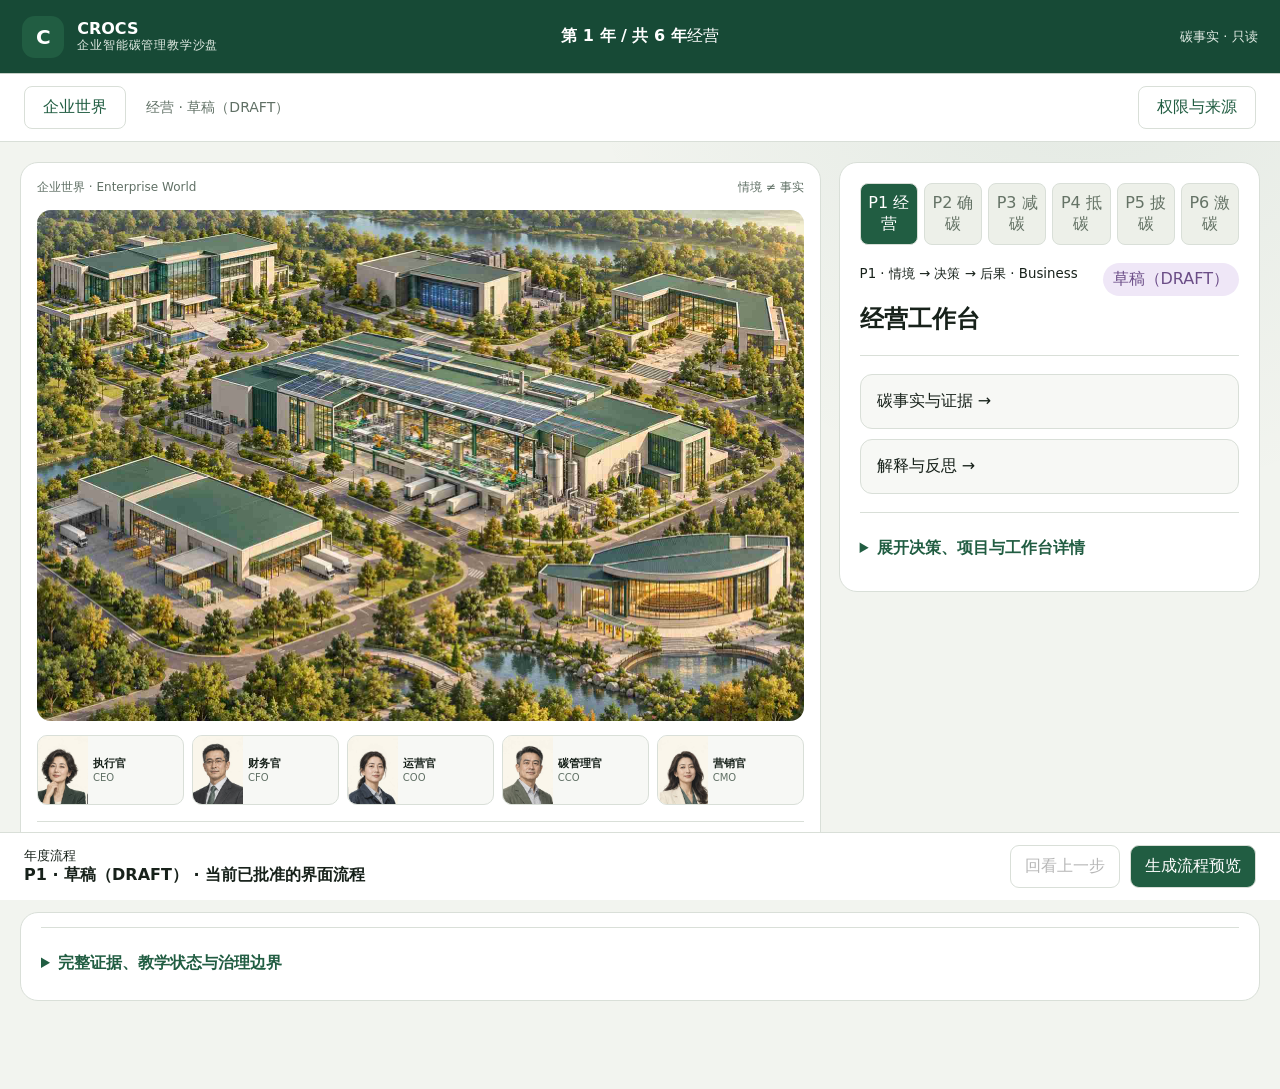
==== commit a7dc9ba1: "Polish Chinese-primary headings and scene hints after browser review" ====
--- a/g1-v02-preview/index.html
+++ b/g1-v02-preview/index.html
@@ -8,8 +8,8 @@
       content="CROCS 企业碳管理教学沙盘 · 桌面插画原型"
     />
     <title>CROCS 企业碳管理教学沙盘 · G1 桌面版</title>
-    <link rel="stylesheet" href="styles.css?v=891fd0fe8086deb7187ac0eab43f7d82f8b988269f2c255a9add25620a6bc477" />
-    <script type="module" src="app.js?v=be30943849a9e7bfa708654ad00a90d5fc75db2fb2ed5684f31bea291b55f7f1"></script>
+    <link rel="stylesheet" href="styles.css?v=3eba476de64784a6dd311807e581259f3a3395d51e72692b01e7239b6ad3affb" />
+    <script type="module" src="app.js?v=74af893336019307cb87f61f7019bc3e2f42d3c4827dc27081e0a4ea8c9b834e"></script>
   </head>
   <body>
     <span hidden>SIM-UI-1 shell preserved</span>
@@ -49,6 +49,7 @@
             class="scene-art"
             id="scene-art"
             data-scene-asset="takeover"
+            data-scene-label="经营"
             role="img"
             aria-label="企业接管管理情境"
           >
--- a/g1-v02-preview/styles.css
+++ b/g1-v02-preview/styles.css
@@ -827,7 +827,7 @@
   overflow: hidden;
 }
 .scene-art::after {
-  content: attr(data-scene-asset);
+  content: attr(data-scene-label);
   font-size: 0.75rem;
   letter-spacing: 0.18em;
   text-transform: uppercase;
@@ -1009,7 +1009,7 @@
   border: 1px dashed var(--line);
 }
 .scene-art::after {
-  content: attr(data-scene-asset) ' · APPROVED PIXEL ASSET UNAVAILABLE';
+  content: attr(data-scene-label) ' · 已批准素材暂不可用';
   color: var(--muted);
 }
 #scene-artifact-status {
